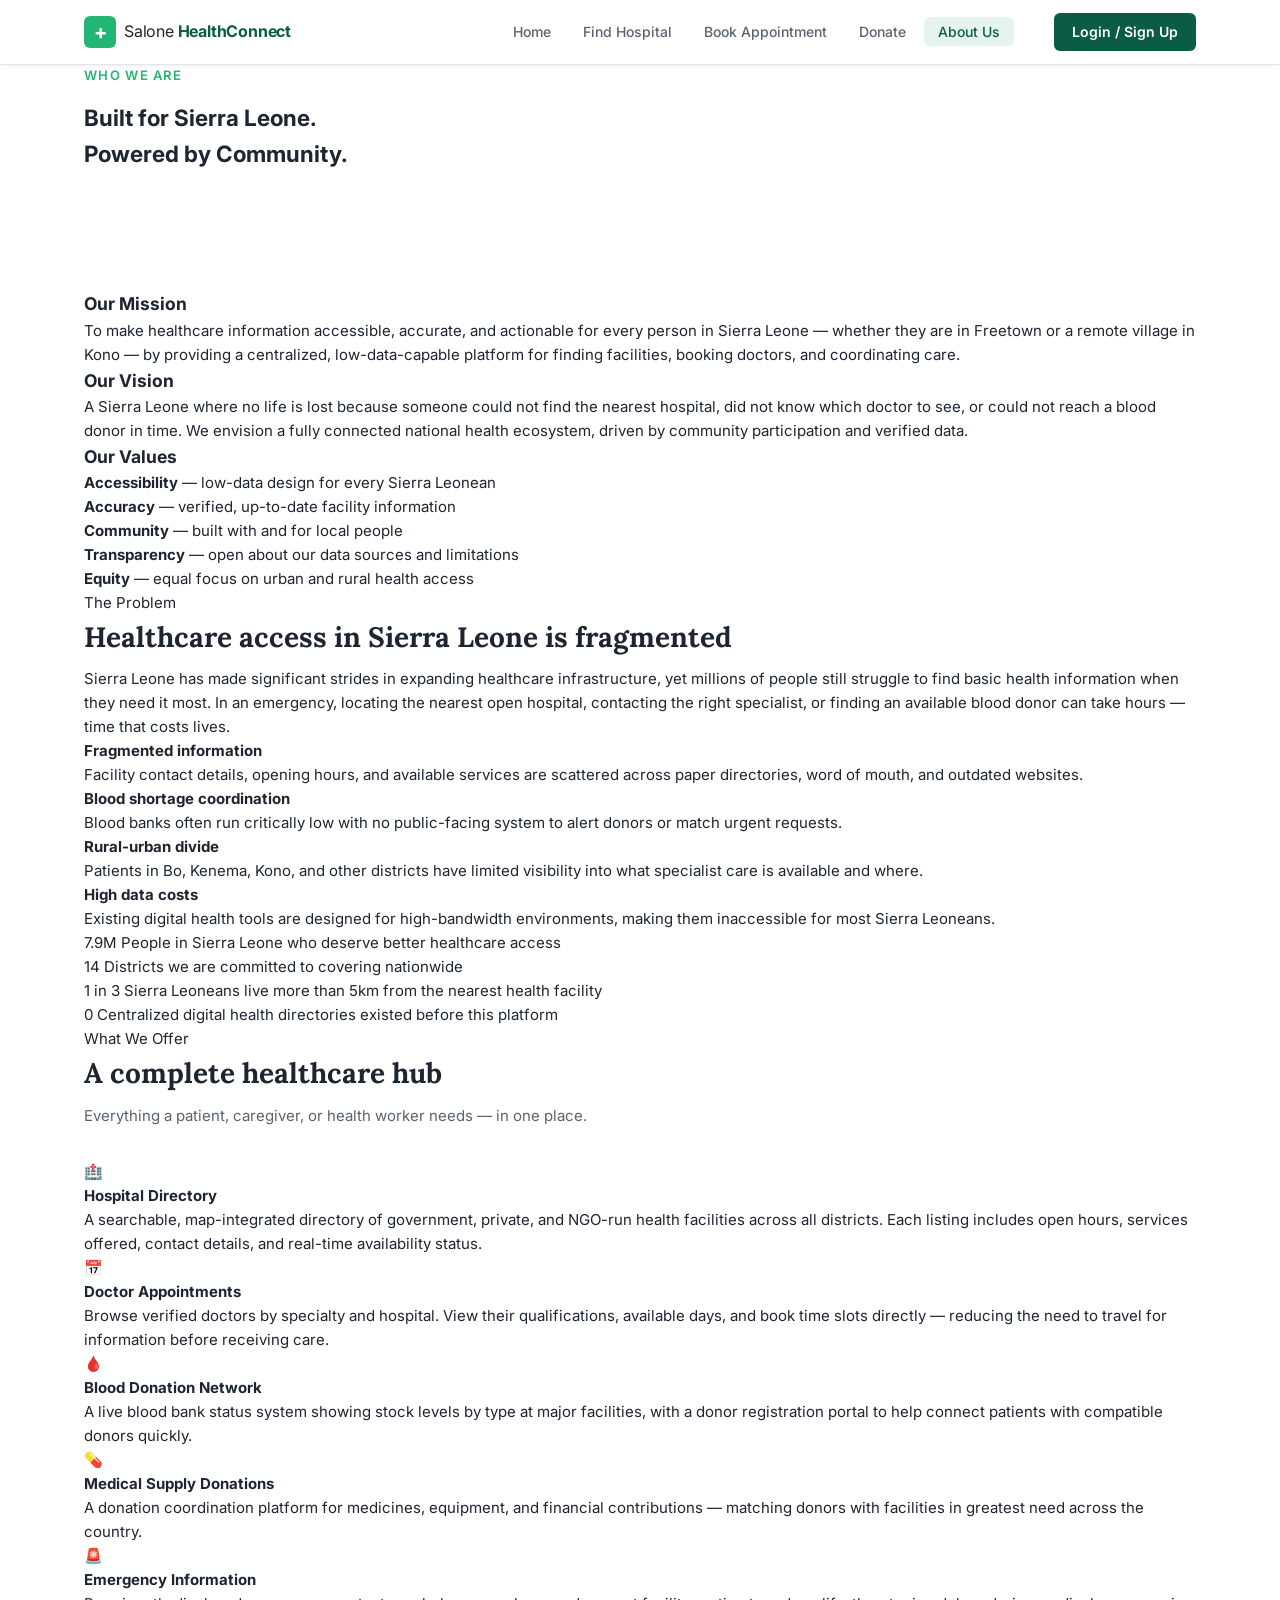
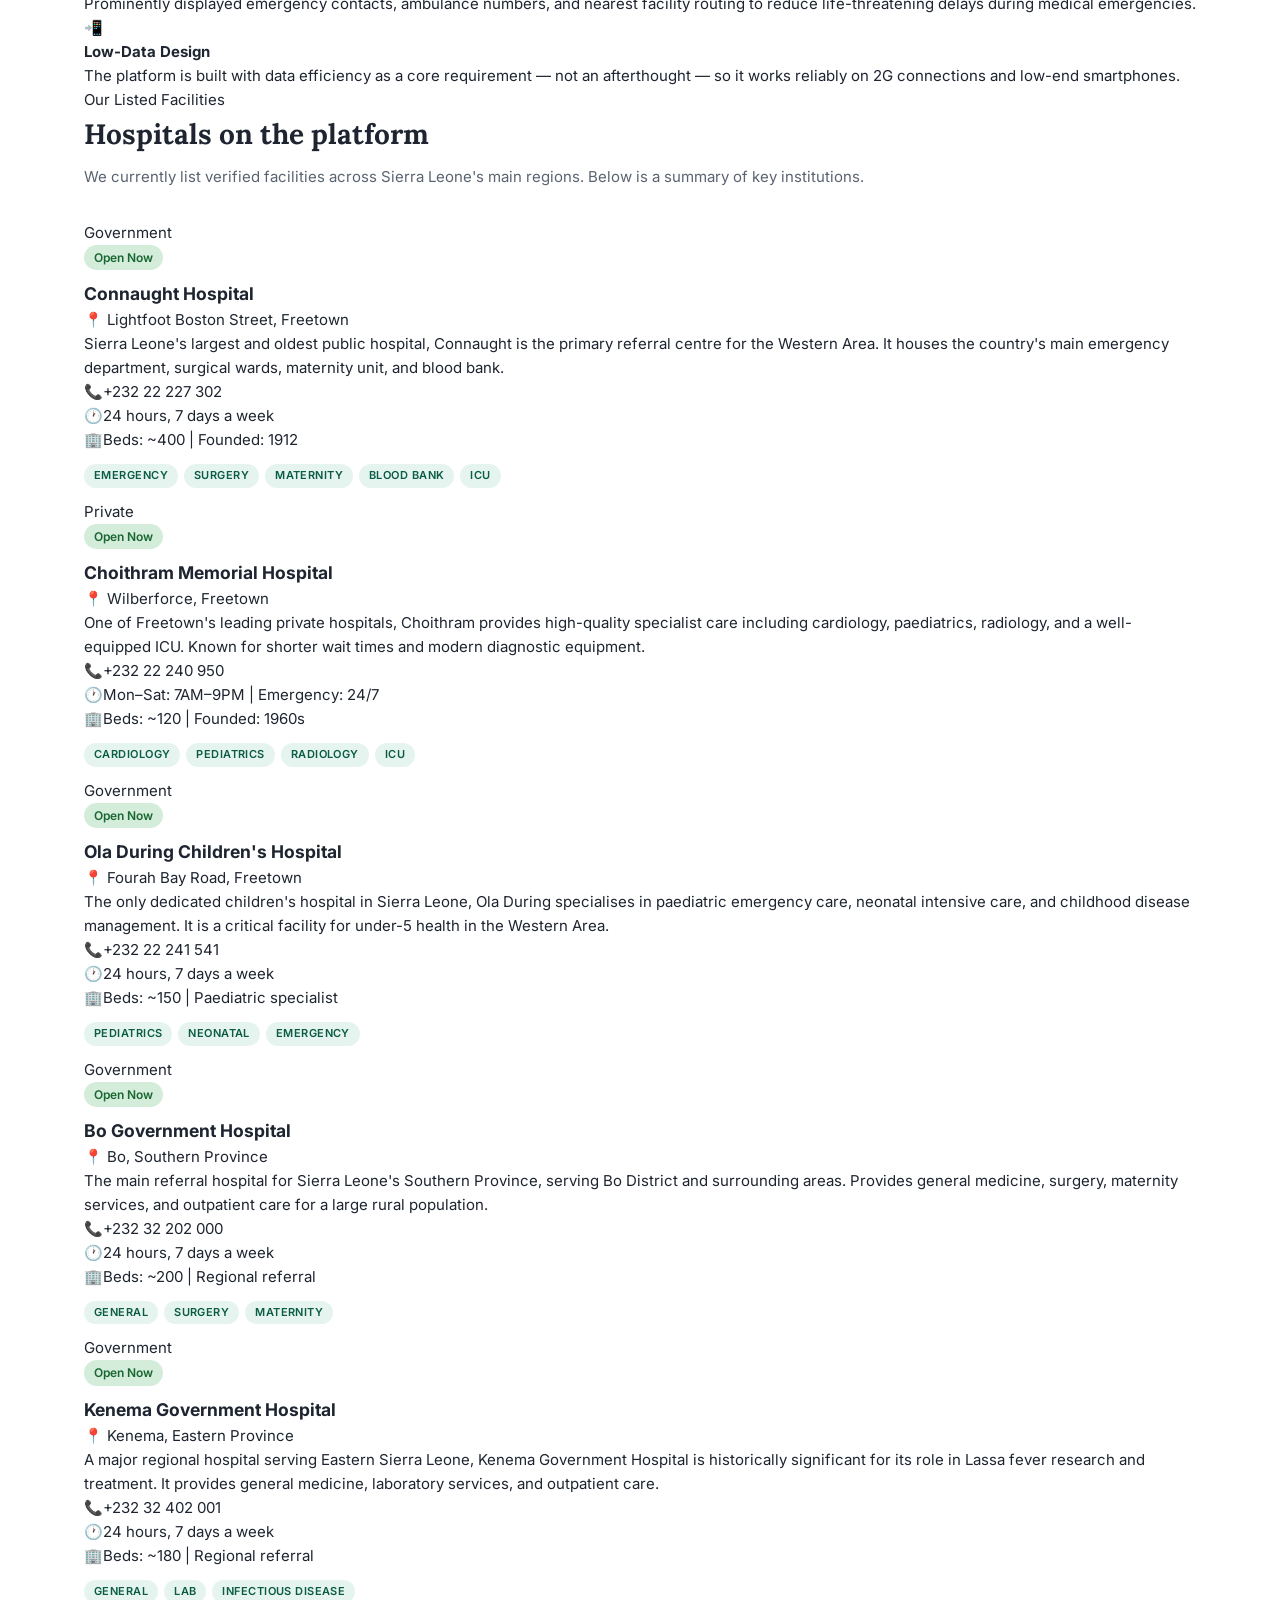
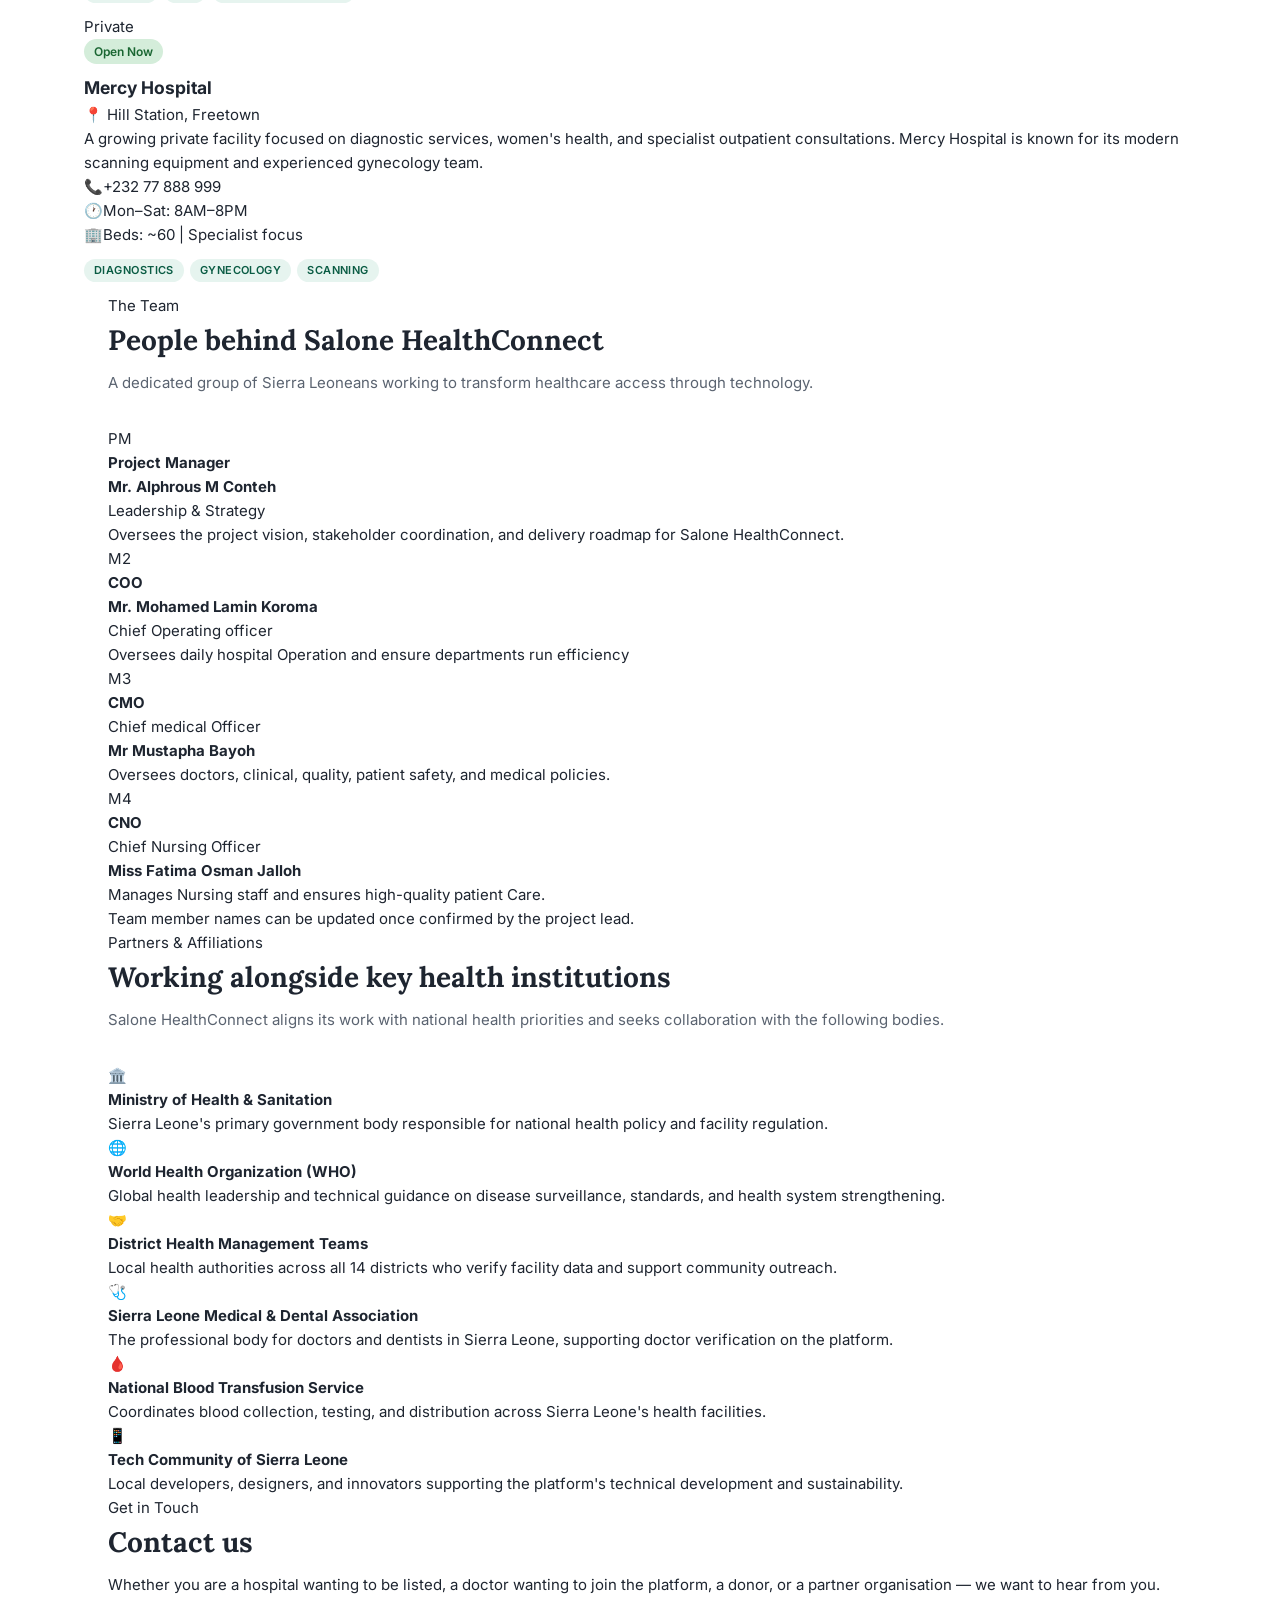
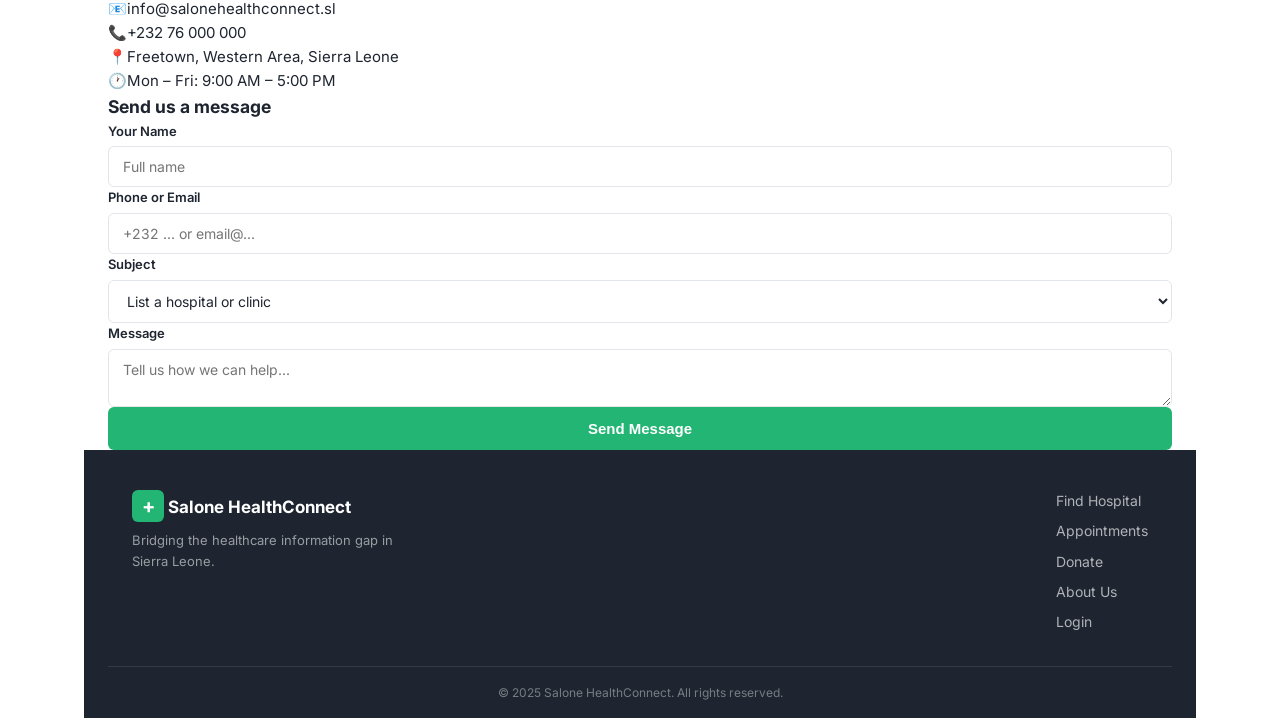
==== about_us.html @ ebe7e5dc "Add files via upload" ====
<!DOCTYPE html>
<html lang="en">
<head>
  <meta charset="UTF-8"/>
  <meta name="viewport" content="width=device-width, initial-scale=1.0"/>
  <title>About Us – Salone HealthConnect</title>
  <link rel="stylesheet" href="style.css"/>
  <link href="https://fonts.googleapis.com/css2?family=Inter:wght@400;500;600;700&family=Lora:wght@600;700&display=swap" rel="stylesheet"/>
</head>
<body>

  <nav class="navbar">
    <div class="nav-inner">
      <a href="index.html" class="brand">
        <span class="brand-cross">+</span>
        <span class="brand-name">Salone <strong>HealthConnect</strong></span>
      </a>
      <ul class="nav-links">
        <li><a href="index.html">Home</a></li>
        <li><a href="hospitals.html">Find Hospital</a></li>
        <li><a href="appointments.html">Book Appointment</a></li>
        <li><a href="donate.html">Donate</a></li>
        <li><a href="about.html" class="active">About Us</a></li>
      </ul>
      <a href="login.html" class="btn-nav">Login / Sign Up</a>
      <button class="hamburger" id="hamburger">&#9776;</button>
    </div>
    <div class="mobile-menu" id="mobileMenu">
      <a href="index.html">Home</a>
      <a href="hospitals.html">Find Hospital</a>
      <a href="appointments.html">Book Appointment</a>
      <a href="donate.html">Donate</a>
      <a href="about.html">About Us</a>
    </div>
  </nav>

  <!-- PAGE HERO -->
  <section class="about-hero">
    <div class="container">
      <p class="hero-eyebrow">Who We Are</p>
      <h1>Built for Sierra Leone.<br/>Powered by Community.</h1>
      <p class="hero-sub">Salone HealthConnect is a digital healthcare directory and advisory platform dedicated to bridging the gap between patients and medical services across all 14 districts of Sierra Leone.</p>
    </div>
  </section>

  <!-- MISSION & VISION -->
  <section class="about-mv">
    <div class="container">
      <div class="mv-grid">
        <div class="mv-card mission">
          <div class="mv-icon"></div>
          <h3>Our Mission</h3>
          <p>To make healthcare information accessible, accurate, and actionable for every person in Sierra Leone — whether they are in Freetown or a remote village in Kono — by providing a centralized, low-data-capable platform for finding facilities, booking doctors, and coordinating care.</p>
        </div>
        <div class="mv-card vision">
          <div class="mv-icon"></div>
          <h3>Our Vision</h3>
          <p>A Sierra Leone where no life is lost because someone could not find the nearest hospital, did not know which doctor to see, or could not reach a blood donor in time. We envision a fully connected national health ecosystem, driven by community participation and verified data.</p>
        </div>
        <div class="mv-card values">
          <div class="mv-icon"></div>
          <h3>Our Values</h3>
          <ul class="values-list">
            <li><strong>Accessibility</strong> — low-data design for every Sierra Leonean</li>
            <li><strong>Accuracy</strong> — verified, up-to-date facility information</li>
            <li><strong>Community</strong> — built with and for local people</li>
            <li><strong>Transparency</strong> — open about our data sources and limitations</li>
            <li><strong>Equity</strong> — equal focus on urban and rural health access</li>
          </ul>
        </div>
      </div>
    </div>
  </section>

  <!-- THE PROBLEM WE SOLVE -->
  <section class="about-problem">
    <div class="container">
      <div class="problem-inner">
        <div class="problem-text">
          <p class="section-eyebrow">The Problem</p>
          <h2 class="section-title">Healthcare access in Sierra Leone is fragmented</h2>
          <p>Sierra Leone has made significant strides in expanding healthcare infrastructure, yet millions of people still struggle to find basic health information when they need it most. In an emergency, locating the nearest open hospital, contacting the right specialist, or finding an available blood donor can take hours — time that costs lives.</p>
          <ul class="problem-list">
            <li>
              <span class="prob-icon"></span>
              <div>
                <strong>Fragmented information</strong>
                <p>Facility contact details, opening hours, and available services are scattered across paper directories, word of mouth, and outdated websites.</p>
              </div>
            </li>
            <li>
              <span class="prob-icon"></span>
              <div>
                <strong>Blood shortage coordination</strong>
                <p>Blood banks often run critically low with no public-facing system to alert donors or match urgent requests.</p>
              </div>
            </li>
            <li>
              <span class="prob-icon"></span>
              <div>
                <strong>Rural-urban divide</strong>
                <p>Patients in Bo, Kenema, Kono, and other districts have limited visibility into what specialist care is available and where.</p>
              </div>
            </li>
            <li>
              <span class="prob-icon"></span>
              <div>
                <strong>High data costs</strong>
                <p>Existing digital health tools are designed for high-bandwidth environments, making them inaccessible for most Sierra Leoneans.</p>
              </div>
            </li>
          </ul>
        </div>
        <div class="problem-visual">
          <div class="impact-stat-card">
            <span class="impact-num">7.9M</span>
            <span class="impact-label">People in Sierra Leone who deserve better healthcare access</span>
          </div>
          <div class="impact-stat-card">
            <span class="impact-num">14</span>
            <span class="impact-label">Districts we are committed to covering nationwide</span>
          </div>
          <div class="impact-stat-card">
            <span class="impact-num">1 in 3</span>
            <span class="impact-label">Sierra Leoneans live more than 5km from the nearest health facility</span>
          </div>
          <div class="impact-stat-card highlight">
            <span class="impact-num">0</span>
            <span class="impact-label">Centralized digital health directories existed before this platform</span>
          </div>
        </div>
      </div>
    </div>
  </section>

  <!-- WHAT WE OFFER -->
  <section class="about-offer">
    <div class="container">
      <p class="section-eyebrow">What We Offer</p>
      <h2 class="section-title">A complete healthcare hub</h2>
      <p class="section-sub">Everything a patient, caregiver, or health worker needs — in one place.</p>
      <div class="offer-grid">
        <div class="offer-item">
          <div class="offer-icon">🏥</div>
          <h4>Hospital Directory</h4>
          <p>A searchable, map-integrated directory of government, private, and NGO-run health facilities across all districts. Each listing includes open hours, services offered, contact details, and real-time availability status.</p>
        </div>
        <div class="offer-item">
          <div class="offer-icon">📅</div>
          <h4>Doctor Appointments</h4>
          <p>Browse verified doctors by specialty and hospital. View their qualifications, available days, and book time slots directly — reducing the need to travel for information before receiving care.</p>
        </div>
        <div class="offer-item">
          <div class="offer-icon">🩸</div>
          <h4>Blood Donation Network</h4>
          <p>A live blood bank status system showing stock levels by type at major facilities, with a donor registration portal to help connect patients with compatible donors quickly.</p>
        </div>
        <div class="offer-item">
          <div class="offer-icon">💊</div>
          <h4>Medical Supply Donations</h4>
          <p>A donation coordination platform for medicines, equipment, and financial contributions — matching donors with facilities in greatest need across the country.</p>
        </div>
        <div class="offer-item">
          <div class="offer-icon">🚨</div>
          <h4>Emergency Information</h4>
          <p>Prominently displayed emergency contacts, ambulance numbers, and nearest facility routing to reduce life-threatening delays during medical emergencies.</p>
        </div>
        <div class="offer-item">
          <div class="offer-icon">📲</div>
          <h4>Low-Data Design</h4>
          <p>The platform is built with data efficiency as a core requirement — not an afterthought — so it works reliably on 2G connections and low-end smartphones.</p>
        </div>
      </div>
    </div>
  </section>

  <!-- ABOUT THE HOSPITALS -->
  <section class="about-hospitals-section">
    <div class="container">
      <p class="section-eyebrow">Our Listed Facilities</p>
      <h2 class="section-title">Hospitals on the platform</h2>
      <p class="section-sub">We currently list verified facilities across Sierra Leone's main regions. Below is a summary of key institutions.</p>

      <div class="hosp-about-grid">

        <div class="hosp-about-card">
          <div class="hosp-about-header">
            <div class="hosp-about-badge gov">Government</div>
            <div class="hospital-status open">Open Now</div>
          </div>
          <h3>Connaught Hospital</h3>
          <p class="hosp-about-location">📍 Lightfoot Boston Street, Freetown</p>
          <p class="hosp-about-desc">Sierra Leone's largest and oldest public hospital, Connaught is the primary referral centre for the Western Area. It houses the country's main emergency department, surgical wards, maternity unit, and blood bank.</p>
          <div class="hosp-detail-row">
            <span>📞</span><span>+232 22 227 302</span>
          </div>
          <div class="hosp-detail-row">
            <span>🕐</span><span>24 hours, 7 days a week</span>
          </div>
          <div class="hosp-detail-row">
            <span>🏢</span><span>Beds: ~400 | Founded: 1912</span>
          </div>
          <div class="hospital-tags" style="margin-top:12px;">
            <span class="tag">Emergency</span>
            <span class="tag">Surgery</span>
            <span class="tag">Maternity</span>
            <span class="tag">Blood Bank</span>
            <span class="tag">ICU</span>
          </div>
        </div>

        <div class="hosp-about-card">
          <div class="hosp-about-header">
            <div class="hosp-about-badge private">Private</div>
            <div class="hospital-status open">Open Now</div>
          </div>
          <h3>Choithram Memorial Hospital</h3>
          <p class="hosp-about-location">📍 Wilberforce, Freetown</p>
          <p class="hosp-about-desc">One of Freetown's leading private hospitals, Choithram provides high-quality specialist care including cardiology, paediatrics, radiology, and a well-equipped ICU. Known for shorter wait times and modern diagnostic equipment.</p>
          <div class="hosp-detail-row">
            <span>📞</span><span>+232 22 240 950</span>
          </div>
          <div class="hosp-detail-row">
            <span>🕐</span><span>Mon–Sat: 7AM–9PM | Emergency: 24/7</span>
          </div>
          <div class="hosp-detail-row">
            <span>🏢</span><span>Beds: ~120 | Founded: 1960s</span>
          </div>
          <div class="hospital-tags" style="margin-top:12px;">
            <span class="tag">Cardiology</span>
            <span class="tag">Pediatrics</span>
            <span class="tag">Radiology</span>
            <span class="tag">ICU</span>
          </div>
        </div>

        <div class="hosp-about-card">
          <div class="hosp-about-header">
            <div class="hosp-about-badge gov">Government</div>
            <div class="hospital-status open">Open Now</div>
          </div>
          <h3>Ola During Children's Hospital</h3>
          <p class="hosp-about-location">📍 Fourah Bay Road, Freetown</p>
          <p class="hosp-about-desc">The only dedicated children's hospital in Sierra Leone, Ola During specialises in paediatric emergency care, neonatal intensive care, and childhood disease management. It is a critical facility for under-5 health in the Western Area.</p>
          <div class="hosp-detail-row">
            <span>📞</span><span>+232 22 241 541</span>
          </div>
          <div class="hosp-detail-row">
            <span>🕐</span><span>24 hours, 7 days a week</span>
          </div>
          <div class="hosp-detail-row">
            <span>🏢</span><span>Beds: ~150 | Paediatric specialist</span>
          </div>
          <div class="hospital-tags" style="margin-top:12px;">
            <span class="tag">Pediatrics</span>
            <span class="tag">Neonatal</span>
            <span class="tag">Emergency</span>
          </div>
        </div>

        <div class="hosp-about-card">
          <div class="hosp-about-header">
            <div class="hosp-about-badge gov">Government</div>
            <div class="hospital-status open">Open Now</div>
          </div>
          <h3>Bo Government Hospital</h3>
          <p class="hosp-about-location">📍 Bo, Southern Province</p>
          <p class="hosp-about-desc">The main referral hospital for Sierra Leone's Southern Province, serving Bo District and surrounding areas. Provides general medicine, surgery, maternity services, and outpatient care for a large rural population.</p>
          <div class="hosp-detail-row">
            <span>📞</span><span>+232 32 202 000</span>
          </div>
          <div class="hosp-detail-row">
            <span>🕐</span><span>24 hours, 7 days a week</span>
          </div>
          <div class="hosp-detail-row">
            <span>🏢</span><span>Beds: ~200 | Regional referral</span>
          </div>
          <div class="hospital-tags" style="margin-top:12px;">
            <span class="tag">General</span>
            <span class="tag">Surgery</span>
            <span class="tag">Maternity</span>
          </div>
        </div>

        <div class="hosp-about-card">
          <div class="hosp-about-header">
            <div class="hosp-about-badge gov">Government</div>
            <div class="hospital-status open">Open Now</div>
          </div>
          <h3>Kenema Government Hospital</h3>
          <p class="hosp-about-location">📍 Kenema, Eastern Province</p>
          <p class="hosp-about-desc">A major regional hospital serving Eastern Sierra Leone, Kenema Government Hospital is historically significant for its role in Lassa fever research and treatment. It provides general medicine, laboratory services, and outpatient care.</p>
          <div class="hosp-detail-row">
            <span>📞</span><span>+232 32 402 001</span>
          </div>
          <div class="hosp-detail-row">
            <span>🕐</span><span>24 hours, 7 days a week</span>
          </div>
          <div class="hosp-detail-row">
            <span>🏢</span><span>Beds: ~180 | Regional referral</span>
          </div>
          <div class="hospital-tags" style="margin-top:12px;">
            <span class="tag">General</span>
            <span class="tag">Lab</span>
            <span class="tag">Infectious Disease</span>
          </div>
        </div>

        <div class="hosp-about-card">
          <div class="hosp-about-header">
            <div class="hosp-about-badge private">Private</div>
            <div class="hospital-status open">Open Now</div>
          </div>
          <h3>Mercy Hospital</h3>
          <p class="hosp-about-location">📍 Hill Station, Freetown</p>
          <p class="hosp-about-desc">A growing private facility focused on diagnostic services, women's health, and specialist outpatient consultations. Mercy Hospital is known for its modern scanning equipment and experienced gynecology team.</p>
          <div class="hosp-detail-row">
            <span>📞</span><span>+232 77 888 999</span>
          </div>
          <div class="hosp-detail-row">
            <span>🕐</span><span>Mon–Sat: 8AM–8PM</span>
          </div>
          <div class="hosp-detail-row">
            <span>🏢</span><span>Beds: ~60 | Specialist focus</span>
          </div>
          <div class="hospital-tags" style="margin-top:12px;">
            <span class="tag">Diagnostics</span>
            <span class="tag">Gynecology</span>
            <span class="tag">Scanning</span>
          </div>
        </div>

      </div>

      

  <!-- TEAM -->
  <section class="about-team">
    <div class="container">
      <p class="section-eyebrow">The Team</p>
      <h2 class="section-title">People behind Salone HealthConnect</h2>
      <p class="section-sub">A dedicated group of Sierra Leoneans working to transform healthcare access through technology.</p>
      <div class="team-grid">
        <div class="team-card">
          <div class="team-avatar">PM</div>
          <h4>Project Manager</h4>
          <h4>Mr. Alphrous M Conteh</h4>
          <p class="team-role">Leadership & Strategy</p>
          <p class="team-desc">Oversees the project vision, stakeholder coordination, and delivery roadmap for Salone HealthConnect.</p>
        </div>
        <div class="team-card">
          <div class="team-avatar">M2</div>
          <h4>COO</h4>
          <h4>Mr. Mohamed Lamin Koroma</h4>
          <p class="team-role">Chief Operating officer</p>
          <p class="team-desc">Oversees daily hospital Operation and ensure departments run efficiency</p>
        </div>
        <div class="team-card">
          <div class="team-avatar">M3</div>
          <h4>CMO</h4>
          <p class="team-role">Chief medical Officer</p>
          <h4>Mr Mustapha Bayoh</h4>
          <p class="team-desc">Oversees doctors, clinical, quality, patient safety, and medical policies.</p>
        </div>
        <div class="team-card">
          <div class="team-avatar">M4</div>
          <h4>CNO</h4>
          <p class="team-role">Chief Nursing Officer</p>
          <h4>Miss Fatima Osman Jalloh</h4>
          <p class="team-desc">Manages Nursing staff and ensures high-quality patient Care.</p>
        </div>
      </div>
      <p class="team-note">Team member names can be updated once confirmed by the project lead.</p>
    </div>
  </section>

  <!-- PARTNERS & AFFILIATIONS -->
  <section class="about-partners">
    <div class="container">
      <p class="section-eyebrow">Partners & Affiliations</p>
      <h2 class="section-title">Working alongside key health institutions</h2>
      <p class="section-sub">Salone HealthConnect aligns its work with national health priorities and seeks collaboration with the following bodies.</p>
      <div class="partners-grid">
        <div class="partner-card">
          <div class="partner-icon">🏛️</div>
          <h4>Ministry of Health & Sanitation</h4>
          <p>Sierra Leone's primary government body responsible for national health policy and facility regulation.</p>
        </div>
        <div class="partner-card">
          <div class="partner-icon">🌐</div>
          <h4>World Health Organization (WHO)</h4>
          <p>Global health leadership and technical guidance on disease surveillance, standards, and health system strengthening.</p>
        </div>
        <div class="partner-card">
          <div class="partner-icon">🤝</div>
          <h4>District Health Management Teams</h4>
          <p>Local health authorities across all 14 districts who verify facility data and support community outreach.</p>
        </div>
        <div class="partner-card">
          <div class="partner-icon">🩺</div>
          <h4>Sierra Leone Medical & Dental Association</h4>
          <p>The professional body for doctors and dentists in Sierra Leone, supporting doctor verification on the platform.</p>
        </div>
        <div class="partner-card">
          <div class="partner-icon">🩸</div>
          <h4>National Blood Transfusion Service</h4>
          <p>Coordinates blood collection, testing, and distribution across Sierra Leone's health facilities.</p>
        </div>
        <div class="partner-card">
          <div class="partner-icon">📱</div>
          <h4>Tech Community of Sierra Leone</h4>
          <p>Local developers, designers, and innovators supporting the platform's technical development and sustainability.</p>
        </div>
      </div>
    </div>
  </section>

  <!-- CONTACT -->
  <section class="about-contact">
    <div class="container">
      <div class="contact-inner">
        <div class="contact-text">
          <p class="section-eyebrow">Get in Touch</p>
          <h2 class="section-title">Contact us</h2>
          <p>Whether you are a hospital wanting to be listed, a doctor wanting to join the platform, a donor, or a partner organisation — we want to hear from you.</p>
          <div class="contact-details">
            <div class="contact-row">
              <span>📧</span><span>info@salonehealthconnect.sl</span>
            </div>
            <div class="contact-row">
              <span>📞</span><span>+232 76 000 000</span>
            </div>
            <div class="contact-row">
              <span>📍</span><span>Freetown, Western Area, Sierra Leone</span>
            </div>
            <div class="contact-row">
              <span>🕐</span><span>Mon – Fri: 9:00 AM – 5:00 PM</span>
            </div>
          </div>
        </div>
        <div class="contact-form-box">
          <h3>Send us a message</h3>
          <div class="contact-form">
            <div class="form-field">
              <label>Your Name</label>
              <input type="text" placeholder="Full name"/>
            </div>
            <div class="form-field">
              <label>Phone or Email</label>
              <input type="text" placeholder="+232 ... or email@..."/>
            </div>
            <div class="form-field">
              <label>Subject</label>
              <select>
                <option>List a hospital or clinic</option>
                <option>Join as a doctor</option>
                <option>Partnership enquiry</option>
                <option>Report incorrect information</option>
                <option>General enquiry</option>
              </select>
            </div>
            <div class="form-field">
              <label>Message</label>
              <textarea placeholder="Tell us how we can help..."></textarea>
            </div>
            <button class="btn-primary" style="width:100%; padding:13px;">Send Message</button>
          </div>
        </div>
      </div>
    </div>
  </section>

  <footer class="footer">
    <div class="container footer-inner">
      <div>
        <p class="brand-name-footer"><span class="brand-cross">+</span> Salone HealthConnect</p>
        <p class="footer-desc">Bridging the healthcare information gap in Sierra Leone.</p>
      </div>
      <div class="footer-links">
        <a href="hospitals.html">Find Hospital</a>
        <a href="appointments.html">Appointments</a>
        <a href="donate.html">Donate</a>
        <a href="about.html">About Us</a>
        <a href="login.html">Login</a>
      </div>
    </div>
    <div class="footer-bottom">
      <p>© 2025 Salone HealthConnect. All rights reserved.</p>
    </div>
  </footer>

  <script>
    document.getElementById('hamburger').addEventListener('click', function() {
      document.getElementById('mobileMenu').classList.toggle('open');
    });
  </script>
</body>
</html>
---- style.css ----
/* =============================================
   SALONE HEALTHCONNECT — MAIN STYLESHEET
   ============================================= */

/* --- Reset & Base --- */
*, *::before, *::after {
  box-sizing: border-box;
  margin: 0;
  padding: 0;
}

:root {
  --green-dark:   #0A5C44;
  --green-mid:    #1A8C6A;
  --green-light:  #E6F4EF;
  --green-accent: #22B573;
  --red-emergency:#C0392B;
  --red-light:    #FDECEA;
  --white:        #FFFFFF;
  --off-white:    #F8FAFB;
  --gray-100:     #F1F3F5;
  --gray-200:     #E2E6EA;
  --gray-400:     #9AA3AF;
  --gray-600:     #5A6370;
  --gray-800:     #1E2530;
  --text-main:    #1E2530;
  --text-muted:   #5A6370;
  --border:       #E2E6EA;
  --radius-sm:    6px;
  --radius-md:    12px;
  --radius-lg:    20px;
  --shadow-sm:    0 1px 4px rgba(0,0,0,0.07);
  --shadow-md:    0 4px 16px rgba(0,0,0,0.10);
  --shadow-lg:    0 8px 32px rgba(0,0,0,0.13);
  --font-body:    'Inter', sans-serif;
  --font-display: 'Lora', serif;
}

html { scroll-behavior: smooth; }

body {
  font-family: var(--font-body);
  color: var(--text-main);
  background: var(--white);
  line-height: 1.6;
  font-size: 15px;
}

a { text-decoration: none; color: inherit; }
ul { list-style: none; }
img { max-width: 100%; display: block; }

.container {
  max-width: 1160px;
  margin: 0 auto;
  padding: 0 24px;
}

/* =============================================
   NAVBAR
   ============================================= */
.navbar {
  position: sticky;
  top: 0;
  z-index: 100;
  background: var(--white);
  border-bottom: 1px solid var(--border);
  box-shadow: var(--shadow-sm);
}

.nav-inner {
  max-width: 1160px;
  margin: 0 auto;
  padding: 0 24px;
  height: 64px;
  display: flex;
  align-items: center;
  gap: 32px;
}

.brand {
  display: flex;
  align-items: center;
  gap: 8px;
  flex-shrink: 0;
}

.brand-cross {
  display: inline-flex;
  align-items: center;
  justify-content: center;
  width: 32px;
  height: 32px;
  background: var(--green-accent);
  color: var(--white);
  border-radius: var(--radius-sm);
  font-size: 20px;
  font-weight: 700;
  line-height: 1;
}

.brand-name {
  font-size: 16px;
  color: var(--text-main);
  letter-spacing: -0.2px;
}

.brand-name strong {
  color: var(--green-dark);
}

.nav-links {
  display: flex;
  gap: 4px;
  margin-left: auto;
}

.nav-links a {
  padding: 6px 14px;
  border-radius: var(--radius-sm);
  font-size: 14px;
  font-weight: 500;
  color: var(--text-muted);
  transition: background 0.18s, color 0.18s;
}

.nav-links a:hover,
.nav-links a.active {
  background: var(--green-light);
  color: var(--green-dark);
}

.btn-nav {
  margin-left: 8px;
  padding: 8px 18px;
  background: var(--green-dark);
  color: var(--white);
  border-radius: var(--radius-sm);
  font-size: 14px;
  font-weight: 600;
  white-space: nowrap;
  transition: background 0.18s;
}

.btn-nav:hover {
  background: var(--green-mid);
}

.hamburger {
  display: none;
  background: none;
  border: none;
  font-size: 22px;
  color: var(--text-main);
  cursor: pointer;
  margin-left: auto;
}

.mobile-menu {
  display: none;
  flex-direction: column;
  background: var(--white);
  border-top: 1px solid var(--border);
  padding: 12px 24px 16px;
  gap: 4px;
}

.mobile-menu.open {
  display: flex;
}

.mobile-menu a {
  padding: 10px 12px;
  border-radius: var(--radius-sm);
  font-size: 15px;
  font-weight: 500;
  color: var(--text-main);
  transition: background 0.15s;
}

.mobile-menu a:hover {
  background: var(--green-light);
  color: var(--green-dark);
}

/* =============================================
   BUTTONS
   ============================================= */
.btn-primary {
  display: inline-block;
  padding: 12px 24px;
  background: var(--green-accent);
  color: var(--white);
  border-radius: var(--radius-sm);
  font-size: 15px;
  font-weight: 600;
  border: none;
  cursor: pointer;
  transition: background 0.18s, transform 0.12s;
}

.btn-primary:hover {
  background: var(--green-mid);
  transform: translateY(-1px);
}

.btn-outline {
  display: inline-block;
  padding: 12px 24px;
  background: transparent;
  color: var(--white);
  border: 2px solid rgba(255,255,255,0.7);
  border-radius: var(--radius-sm);
  font-size: 15px;
  font-weight: 600;
  cursor: pointer;
  transition: background 0.18s, border-color 0.18s;
}

.btn-outline:hover {
  background: rgba(255,255,255,0.12);
  border-color: var(--white);
}

.btn-small {
  display: inline-block;
  padding: 7px 16px;
  background: var(--green-light);
  color: var(--green-dark);
  border: none;
  border-radius: var(--radius-sm);
  font-size: 13px;
  font-weight: 600;
  cursor: pointer;
  transition: background 0.15s;
}

.btn-small:hover {
  background: var(--green-accent);
  color: var(--white);
}

.btn-emergency {
  display: inline-block;
  padding: 10px 22px;
  background: var(--red-emergency);
  color: var(--white);
  border-radius: var(--radius-sm);
  font-weight: 700;
  font-size: 15px;
  transition: background 0.15s;
}

.btn-emergency:hover { background: #a93226; }

.btn-emergency-outline {
  display: inline-block;
  padding: 10px 22px;
  background: transparent;
  color: var(--red-emergency);
  border: 2px solid var(--red-emergency);
  border-radius: var(--radius-sm);
  font-weight: 700;
  font-size: 15px;
  transition: background 0.15s, color 0.15s;
}

.btn-emergency-outline:hover {
  background: var(--red-emergency);
  color: var(--white);
}

/* =============================================
   SECTION COMMON
   ============================================= */
.section-title {
  font-family: var(--font-display);
  font-size: 28px;
  font-weight: 700;
  color: var(--text-main);
  margin-bottom: 8px;
}

.section-sub {
  color: var(--text-muted);
  margin-bottom: 32px;
  font-size: 15px;
}

.center-link {
  text-align: center;
  margin-top: 36px;
}

/* =============================================
   HERO
   ============================================= */
.hero {
  background: linear-gradient(135deg, var(--green-dark) 0%, var(--green-mid) 100%);
  color: var(--white);
  padding: 80px 24px 60px;
}

.hero-content {
  max-width: 1160px;
  margin: 0 auto 48px;
}

.hero-eyebrow {
  font-size: 13px;
  font-weight: 600;
  text-transform: uppercase;
  letter-spacing: 0.1em;
  color: var(--green-accent);
  margin-bottom: 14px;
}

.hero-content h1 {
  font-family: var(--font-display);
  font-size: clamp(36px, 6vw, 60px);
  font-weight: 700;
  line-height: 1.1;
  margin-bottom: 20px;
}

.hero-sub {
  font-size: 17px;
  color: rgba(255,255,255,0.85);
  max-width: 520px;
  margin-bottom: 32px;
  line-height: 1.7;
}

.hero-actions {
  display: flex;
  gap: 12px;
  flex-wrap: wrap;
}

.hero-stats {
  max-width: 1160px;
  margin: 0 auto;
  display: flex;
  gap: 16px;
  flex-wrap: wrap;
}

.stat-card {
  background: rgba(255,255,255,0.12);
  border: 1px solid rgba(255,255,255,0.2);
  border-radius: var(--radius-md);
  padding: 20px 28px;
  display: flex;
  flex-direction: column;
  gap: 4px;
  min-width: 140px;
}

.stat-num {
  font-size: 32px;
  font-weight: 700;
  font-family: var(--font-display);
  color: var(--white);
  line-height: 1;
}

.stat-label {
  font-size: 13px;
  color: rgba(255,255,255,0.7);
  font-weight: 500;
}

/* =============================================
   QUICK ACCESS
   ============================================= */
.quick-access {
  background: var(--off-white);
  padding: 64px 24px;
}

.qa-grid {
  display: grid;
  grid-template-columns: repeat(auto-fit, minmax(220px, 1fr));
  gap: 20px;
  margin-top: 32px;
}

.qa-card {
  background: var(--white);
  border: 1px solid var(--border);
  border-radius: var(--radius-md);
  padding: 28px 24px;
  text-align: center;
  transition: box-shadow 0.2s, transform 0.2s, border-color 0.2s;
  display: block;
}

.qa-card:hover {
  box-shadow: var(--shadow-md);
  transform: translateY(-3px);
  border-color: var(--green-accent);
}

.qa-icon {
  font-size: 36px;
  margin-bottom: 14px;
}

.qa-card h3 {
  font-size: 16px;
  font-weight: 700;
  color: var(--text-main);
  margin-bottom: 8px;
}

.qa-card p {
  font-size: 13px;
  color: var(--text-muted);
  line-height: 1.5;
}

/* =============================================
   EMERGENCY BANNER
   ============================================= */
.emergency-banner {
  background: var(--red-light);
  border-top: 3px solid var(--red-emergency);
  border-bottom: 3px solid var(--red-emergency);
  padding: 28px 24px;
}

.emergency-inner {
  display: flex;
  align-items: center;
  gap: 20px;
  flex-wrap: wrap;
}

.emergency-icon {
  font-size: 36px;
  flex-shrink: 0;
}

.emergency-inner h3 {
  font-size: 18px;
  font-weight: 700;
  color: var(--red-emergency);
}

.emergency-inner p {
  font-size: 14px;
  color: var(--text-muted);
}

.emergency-numbers {
  display: flex;
  gap: 10px;
  flex-wrap: wrap;
  margin-left: auto;
}

/* =============================================
   FEATURED HOSPITALS (home)
   ============================================= */
.featured-hospitals {
  padding: 64px 24px;
  background: var(--white);
}

.hospital-grid {
  display: grid;
  grid-template-columns: repeat(auto-fit, minmax(280px, 1fr));
  gap: 20px;
  margin-top: 8px;
}

.hospital-card {
  background: var(--white);
  border: 1px solid var(--border);
  border-radius: var(--radius-md);
  padding: 24px;
  box-shadow: var(--shadow-sm);
  transition: box-shadow 0.2s, transform 0.2s;
  position: relative;
}

.hospital-card:hover {
  box-shadow: var(--shadow-md);
  transform: translateY(-2px);
}

.hospital-status {
  display: inline-block;
  padding: 3px 10px;
  border-radius: 20px;
  font-size: 12px;
  font-weight: 600;
  margin-bottom: 10px;
}

.hospital-status.open {
  background: #D4EDDA;
  color: #1A6632;
}

.hospital-status.closed {
  background: #F8D7DA;
  color: #721C24;
}

.hospital-card h3 {
  font-size: 17px;
  font-weight: 700;
  color: var(--text-main);
  margin-bottom: 4px;
}

.hospital-type {
  font-size: 13px;
  color: var(--text-muted);
  margin-bottom: 10px;
}

.hospital-address,
.hospital-phone {
  font-size: 13px;
  color: var(--gray-600);
  margin-bottom: 6px;
}

.hospital-tags {
  display: flex;
  gap: 6px;
  flex-wrap: wrap;
  margin: 12px 0;
}

.tag {
  display: inline-block;
  padding: 3px 10px;
  background: var(--green-light);
  color: var(--green-dark);
  border-radius: 20px;
  font-size: 11px;
  font-weight: 600;
  text-transform: uppercase;
  letter-spacing: 0.04em;
}

/* =============================================
   PAGE HEADER (inner pages)
   ============================================= */
.page-header {
  background: linear-gradient(135deg, var(--green-dark) 0%, var(--green-mid) 100%);
  color: var(--white);
  padding: 48px 24px;
}

.page-header h1 {
  font-family: var(--font-display);
  font-size: 36px;
  font-weight: 700;
  margin-bottom: 8px;
}

.page-header p {
  font-size: 16px;
  color: rgba(255,255,255,0.8);
}

/* =============================================
   HOSPITAL SEARCH (hospitals.html)
   ============================================= */
.hospital-search-section {
  padding: 40px 24px 64px;
  background: var(--off-white);
}

.search-bar {
  display: flex;
  gap: 10px;
  flex-wrap: wrap;
  background: var(--white);
  border: 1px solid var(--border);
  border-radius: var(--radius-md);
  padding: 16px;
  box-shadow: var(--shadow-sm);
  margin-bottom: 28px;
}

.search-bar input,
.search-bar select {
  flex: 1;
  min-width: 160px;
  padding: 10px 14px;
  border: 1px solid var(--border);
  border-radius: var(--radius-sm);
  font-size: 14px;
  color: var(--text-main);
  background: var(--white);
  outline: none;
  transition: border-color 0.15s;
}

.search-bar input:focus,
.search-bar select:focus {
  border-color: var(--green-accent);
}

/* Map + List Layout */
.map-list-layout {
  display: grid;
  grid-template-columns: 360px 1fr;
  gap: 20px;
  align-items: start;
}

.hospital-list-panel {
  background: var(--white);
  border: 1px solid var(--border);
  border-radius: var(--radius-md);
  overflow-y: auto;
  max-height: 680px;
  padding: 16px;
  box-shadow: var(--shadow-sm);
}

.results-count {
  font-size: 13px;
  color: var(--text-muted);
  margin-bottom: 12px;
  padding-bottom: 10px;
  border-bottom: 1px solid var(--border);
}

.hosp-item {
  padding: 14px;
  border: 1px solid var(--border);
  border-radius: var(--radius-sm);
  margin-bottom: 10px;
  cursor: pointer;
  transition: border-color 0.15s, box-shadow 0.15s, background 0.15s;
}

.hosp-item:hover {
  border-color: var(--green-accent);
  box-shadow: 0 2px 8px rgba(34,181,115,0.12);
}

.hosp-item.active-item {
  border-color: var(--green-accent);
  background: var(--green-light);
}

.hosp-item-top {
  display: flex;
  align-items: center;
  justify-content: space-between;
  gap: 8px;
  margin-bottom: 4px;
}

.hosp-item h4 {
  font-size: 14px;
  font-weight: 700;
  color: var(--text-main);
}

.status-badge {
  display: inline-block;
  padding: 2px 9px;
  border-radius: 20px;
  font-size: 11px;
  font-weight: 600;
  flex-shrink: 0;
}

.status-badge.open  { background: #D4EDDA; color: #1A6632; }
.status-badge.closed { background: #F8D7DA; color: #721C24; }

.hosp-type  { font-size: 12px; color: var(--text-muted); margin-bottom: 4px; }
.hosp-addr  { font-size: 12px; color: var(--gray-600); margin-bottom: 3px; }
.hosp-phone { font-size: 12px; color: var(--gray-600); margin-bottom: 8px; }

.hosp-tags {
  display: flex;
  gap: 5px;
  flex-wrap: wrap;
  margin-bottom: 10px;
}

.map-btn { width: 100%; text-align: center; }

/* Google Map Panel */
.map-panel {
  border-radius: var(--radius-md);
  overflow: hidden;
  border: 1px solid var(--border);
  box-shadow: var(--shadow-sm);
  background: var(--white);
}

.map-label {
  padding: 12px 16px;
  font-size: 13px;
  font-weight: 600;
  color: var(--text-main);
  border-bottom: 1px solid var(--border);
  background: var(--gray-100);
}

.google-map-frame {
  width: 100%;
  height: 580px;
  border: none;
  display: block;
}

.map-note {
  padding: 10px 16px;
  font-size: 12px;
  color: var(--text-muted);
  background: #FFFBEA;
  border-top: 1px solid var(--border);
}

.map-note code {
  background: var(--gray-100);
  padding: 1px 5px;
  border-radius: 3px;
  font-size: 11px;
  color: #D35400;
}

/* =============================================
   APPOINTMENTS (appointments.html)
   ============================================= */
.appointments-section {
  padding: 40px 24px 64px;
  background: var(--off-white);
}

.appt-filters {
  display: flex;
  gap: 10px;
  flex-wrap: wrap;
  background: var(--white);
  border: 1px solid var(--border);
  border-radius: var(--radius-md);
  padding: 16px;
  margin-bottom: 32px;
  box-shadow: var(--shadow-sm);
}

.appt-filters select,
.appt-filters input[type="date"] {
  flex: 1;
  min-width: 160px;
  padding: 10px 14px;
  border: 1px solid var(--border);
  border-radius: var(--radius-sm);
  font-size: 14px;
  color: var(--text-main);
  background: var(--white);
  outline: none;
  transition: border-color 0.15s;
}

.appt-filters select:focus,
.appt-filters input[type="date"]:focus {
  border-color: var(--green-accent);
}

/* Doctor Cards */
.doctors-grid {
  display: grid;
  grid-template-columns: repeat(auto-fill, minmax(320px, 1fr));
  gap: 24px;
}

.doctor-card {
  background: var(--white);
  border: 1px solid var(--border);
  border-radius: var(--radius-md);
  padding: 24px;
  box-shadow: var(--shadow-sm);
  display: flex;
  gap: 18px;
  align-items: flex-start;
  transition: box-shadow 0.2s, transform 0.2s;
}

.doctor-card:hover {
  box-shadow: var(--shadow-md);
  transform: translateY(-2px);
}

.doctor-avatar {
  width: 56px;
  height: 56px;
  border-radius: 50%;
  background: var(--green-mid);
  color: var(--white);
  display: flex;
  align-items: center;
  justify-content: center;
  font-size: 18px;
  font-weight: 700;
  flex-shrink: 0;
}

.doctor-info { flex: 1; min-width: 0; }

.doctor-info h3 {
  font-size: 16px;
  font-weight: 700;
  color: var(--text-main);
  margin-bottom: 6px;
}

.specialty-badge {
  display: inline-block;
  padding: 3px 10px;
  background: var(--green-light);
  color: var(--green-dark);
  border-radius: 20px;
  font-size: 11px;
  font-weight: 700;
  text-transform: uppercase;
  letter-spacing: 0.04em;
  margin-bottom: 8px;
}

.specialty-cardio  { background: #EAF2FF; color: #1A4E8A; }
.specialty-peds    { background: #FFF4E5; color: #8A4A00; }
.specialty-surgery { background: #F9E5E5; color: #8A1A1A; }
.specialty-obgyn   { background: #F5E5F9; color: #6A1A8A; }
.specialty-dent    { background: #E5F9F6; color: #0D6E60; }

.doctor-hospital {
  font-size: 13px;
  color: var(--text-muted);
  margin-bottom: 8px;
}

.doctor-bio {
  font-size: 13px;
  color: var(--gray-600);
  line-height: 1.55;
  margin-bottom: 14px;
}

.doctor-schedule { margin-bottom: 14px; }

.schedule-title {
  font-size: 12px;
  color: var(--text-muted);
  margin-bottom: 8px;
}

.time-slots {
  display: flex;
  flex-wrap: wrap;
  gap: 6px;
}

.time-slot {
  padding: 5px 11px;
  border-radius: var(--radius-sm);
  font-size: 12px;
  font-weight: 500;
  cursor: pointer;
  border: 1px solid transparent;
  transition: all 0.15s;
}

.time-slot.available {
  background: var(--green-light);
  color: var(--green-dark);
  border-color: #B8DDD0;
}

.time-slot.available:hover,
.time-slot.selected {
  background: var(--green-accent);
  color: var(--white);
  border-color: var(--green-accent);
}

.time-slot.booked {
  background: var(--gray-100);
  color: var(--gray-400);
  cursor: not-allowed;
  text-decoration: line-through;
}

.btn-book {
  width: 100%;
  text-align: center;
  margin-top: 4px;
}

/* =============================================
   BOOKING MODAL
   ============================================= */
.modal-overlay {
  display: none;
  position: fixed;
  inset: 0;
  background: rgba(0,0,0,0.45);
  z-index: 200;
  align-items: center;
  justify-content: center;
  padding: 20px;
}

.modal-overlay.show {
  display: flex;
}

.modal {
  background: var(--white);
  border-radius: var(--radius-lg);
  padding: 36px 32px;
  max-width: 480px;
  width: 100%;
  box-shadow: var(--shadow-lg);
  position: relative;
}

.modal-close {
  position: absolute;
  top: 16px;
  right: 18px;
  background: none;
  border: none;
  font-size: 20px;
  color: var(--text-muted);
  cursor: pointer;
  line-height: 1;
}

.modal-close:hover { color: var(--text-main); }

.modal h2 {
  font-family: var(--font-display);
  font-size: 22px;
  font-weight: 700;
  margin-bottom: 6px;
}

.modal-sub {
  font-size: 14px;
  color: var(--text-muted);
  margin-bottom: 24px;
}

.modal-form {
  display: flex;
  flex-direction: column;
  gap: 12px;
}

.modal-form label {
  font-size: 13px;
  font-weight: 600;
  color: var(--text-main);
  margin-bottom: -6px;
}

.modal-form input,
.modal-form textarea {
  padding: 11px 14px;
  border: 1px solid var(--border);
  border-radius: var(--radius-sm);
  font-size: 14px;
  font-family: var(--font-body);
  color: var(--text-main);
  outline: none;
  transition: border-color 0.15s;
  background: var(--white);
}

.modal-form input:focus,
.modal-form textarea:focus {
  border-color: var(--green-accent);
}

.modal-form textarea {
  min-height: 80px;
  resize: vertical;
}

/* =============================================
   DONATE PAGE
   ============================================= */
.donate-section {
  padding: 56px 24px;
  background: var(--off-white);
}

.donate-intro {
  max-width: 640px;
  margin-bottom: 40px;
}

.donate-intro h2 {
  font-family: var(--font-display);
  font-size: 28px;
  font-weight: 700;
  margin-bottom: 10px;
}

.donate-intro p {
  font-size: 15px;
  color: var(--text-muted);
  line-height: 1.7;
}

.donate-tabs {
  display: flex;
  gap: 8px;
  flex-wrap: wrap;
  margin-bottom: 32px;
}

.tab-btn {
  padding: 10px 22px;
  background: var(--white);
  border: 1px solid var(--border);
  border-radius: var(--radius-sm);
  font-size: 14px;
  font-weight: 600;
  color: var(--text-muted);
  cursor: pointer;
  transition: all 0.15s;
}

.tab-btn.active,
.tab-btn:hover {
  background: var(--green-dark);
  color: var(--white);
  border-color: var(--green-dark);
}

.donate-grid {
  display: grid;
  grid-template-columns: repeat(auto-fill, minmax(280px, 1fr));
  gap: 20px;
}

.donate-card {
  background: var(--white);
  border: 1px solid var(--border);
  border-radius: var(--radius-md);
  padding: 28px 24px;
  box-shadow: var(--shadow-sm);
  transition: box-shadow 0.2s, transform 0.2s;
}

.donate-card:hover {
  box-shadow: var(--shadow-md);
  transform: translateY(-2px);
}

.donate-card-icon {
  font-size: 36px;
  margin-bottom: 14px;
}

.donate-card h3 {
  font-size: 17px;
  font-weight: 700;
  margin-bottom: 8px;
}

.donate-card p {
  font-size: 14px;
  color: var(--text-muted);
  line-height: 1.6;
  margin-bottom: 18px;
}

.urgency-badge {
  display: inline-block;
  padding: 3px 10px;
  background: #FFF4E5;
  color: #8A4A00;
  border-radius: 20px;
  font-size: 11px;
  font-weight: 700;
  text-transform: uppercase;
  letter-spacing: 0.05em;
  margin-bottom: 10px;
}

.urgency-badge.urgent {
  background: var(--red-light);
  color: var(--red-emergency);
}

/* Blood type selector */
.blood-types {
  display: flex;
  gap: 8px;
  flex-wrap: wrap;
  margin: 12px 0;
}

.blood-type-btn {
  padding: 6px 14px;
  border: 2px solid var(--border);
  border-radius: var(--radius-sm);
  background: var(--white);
  font-size: 14px;
  font-weight: 700;
  color: var(--text-muted);
  cursor: pointer;
  transition: all 0.15s;
}

.blood-type-btn:hover,
.blood-type-btn.active {
  border-color: var(--red-emergency);
  color: var(--red-emergency);
  background: var(--red-light);
}

/* Donation Form */
.donate-form-section {
  background: var(--white);
  padding: 56px 24px;
}

.donate-form-wrap {
  max-width: 600px;
  margin: 0 auto;
}

.donate-form-wrap h2 {
  font-family: var(--font-display);
  font-size: 26px;
  font-weight: 700;
  margin-bottom: 6px;
}

.donate-form-wrap p {
  color: var(--text-muted);
  margin-bottom: 28px;
}

.form-grid {
  display: grid;
  grid-template-columns: 1fr 1fr;
  gap: 14px;
  margin-bottom: 14px;
}

.form-field {
  display: flex;
  flex-direction: column;
  gap: 5px;
}

.form-field.full { grid-column: 1 / -1; }

.form-field label {
  font-size: 13px;
  font-weight: 600;
  color: var(--text-main);
}

.form-field input,
.form-field select,
.form-field textarea {
  padding: 11px 14px;
  border: 1px solid var(--border);
  border-radius: var(--radius-sm);
  font-size: 14px;
  font-family: var(--font-body);
  color: var(--text-main);
  background: var(--white);
  outline: none;
  transition: border-color 0.15s;
}

.form-field input:focus,
.form-field select:focus,
.form-field textarea:focus {
  border-color: var(--green-accent);
}

/* =============================================
   LOGIN PAGE
   ============================================= */
.login-page {
  min-height: calc(100vh - 64px);
  background: var(--off-white);
  display: flex;
  align-items: center;
  justify-content: center;
  padding: 40px 24px;
}

.login-box {
  background: var(--white);
  border: 1px solid var(--border);
  border-radius: var(--radius-lg);
  padding: 40px 36px;
  width: 100%;
  max-width: 440px;
  box-shadow: var(--shadow-md);
}

.login-logo {
  display: flex;
  align-items: center;
  gap: 10px;
  justify-content: center;
  margin-bottom: 24px;
}

.login-box h2 {
  font-family: var(--font-display);
  font-size: 24px;
  font-weight: 700;
  text-align: center;
  margin-bottom: 4px;
}

.login-sub {
  text-align: center;
  font-size: 14px;
  color: var(--text-muted);
  margin-bottom: 28px;
}

.login-tabs {
  display: flex;
  border: 1px solid var(--border);
  border-radius: var(--radius-sm);
  overflow: hidden;
  margin-bottom: 24px;
}

.login-tab {
  flex: 1;
  padding: 10px;
  background: var(--white);
  border: none;
  font-size: 14px;
  font-weight: 600;
  color: var(--text-muted);
  cursor: pointer;
  transition: all 0.15s;
}

.login-tab.active {
  background: var(--green-dark);
  color: var(--white);
}

.login-form {
  display: flex;
  flex-direction: column;
  gap: 14px;
}

.login-form label {
  display: block;
  font-size: 13px;
  font-weight: 600;
  margin-bottom: 5px;
  color: var(--text-main);
}

.login-form input {
  width: 100%;
  padding: 11px 14px;
  border: 1px solid var(--border);
  border-radius: var(--radius-sm);
  font-size: 14px;
  font-family: var(--font-body);
  color: var(--text-main);
  background: var(--white);
  outline: none;
  transition: border-color 0.15s;
}

.login-form input:focus {
  border-color: var(--green-accent);
}

.login-form .btn-primary {
  width: 100%;
  margin-top: 6px;
  text-align: center;
  padding: 13px;
  font-size: 15px;
}

.login-divider {
  text-align: center;
  font-size: 13px;
  color: var(--text-muted);
  margin-top: 16px;
}

.login-divider a {
  color: var(--green-mid);
  font-weight: 600;
}

.forgot-link {
  text-align: right;
  font-size: 13px;
  color: var(--green-mid);
  font-weight: 500;
  margin-top: -8px;
  display: block;
}

/* =============================================
   FOOTER
   ============================================= */
.footer {
  background: var(--gray-800);
  color: rgba(255,255,255,0.85);
  padding: 40px 24px 0;
}

.footer-inner {
  display: flex;
  justify-content: space-between;
  align-items: flex-start;
  flex-wrap: wrap;
  gap: 24px;
  padding-bottom: 32px;
}

.brand-name-footer {
  font-size: 17px;
  font-weight: 700;
  color: var(--white);
  margin-bottom: 8px;
}

.footer-desc {
  font-size: 13px;
  color: rgba(255,255,255,0.55);
  max-width: 280px;
  line-height: 1.6;
}

.footer-links {
  display: flex;
  flex-direction: column;
  gap: 8px;
}

.footer-links a {
  font-size: 14px;
  color: rgba(255,255,255,0.65);
  transition: color 0.15s;
}

.footer-links a:hover {
  color: var(--white);
}

.footer-bottom {
  border-top: 1px solid rgba(255,255,255,0.1);
  padding: 16px 0;
  text-align: center;
  font-size: 12px;
  color: rgba(255,255,255,0.4);
}

/* =============================================
   RESPONSIVE
   ============================================= */
@media (max-width: 900px) {
  .map-list-layout {
    grid-template-columns: 1fr;
  }
  .google-map-frame {
    height: 360px;
  }
  .hospital-list-panel {
    max-height: 400px;
  }
}

@media (max-width: 768px) {
  .nav-links,
  .btn-nav {
    display: none;
  }
  .hamburger {
    display: block;
  }
  .hero {
    padding: 56px 20px 40px;
  }
  .hero-content h1 {
    font-size: 36px;
  }
  .hero-stats {
    gap: 10px;
  }
  .stat-card {
    min-width: 110px;
    padding: 14px 18px;
  }
  .emergency-inner {
    flex-direction: column;
    align-items: flex-start;
  }
  .emergency-numbers {
    margin-left: 0;
  }
  .doctors-grid {
    grid-template-columns: 1fr;
  }
  .doctor-card {
    flex-direction: column;
    align-items: flex-start;
  }
  .form-grid {
    grid-template-columns: 1fr;
  }
  .login-box {
    padding: 28px 20px;
  }
  .modal {
    padding: 28px 20px;
  }
}

@media (max-width: 480px) {
  .section-title { font-size: 22px; }
  .qa-grid { grid-template-columns: 1fr 1fr; }
  .hospital-grid { grid-template-columns: 1fr; }
  .donate-grid { grid-template-columns: 1fr; }
  .hero-actions { flex-direction: column; }
  .hero-actions .btn-primary,
  .hero-actions .btn-outline { text-align: center; }
}
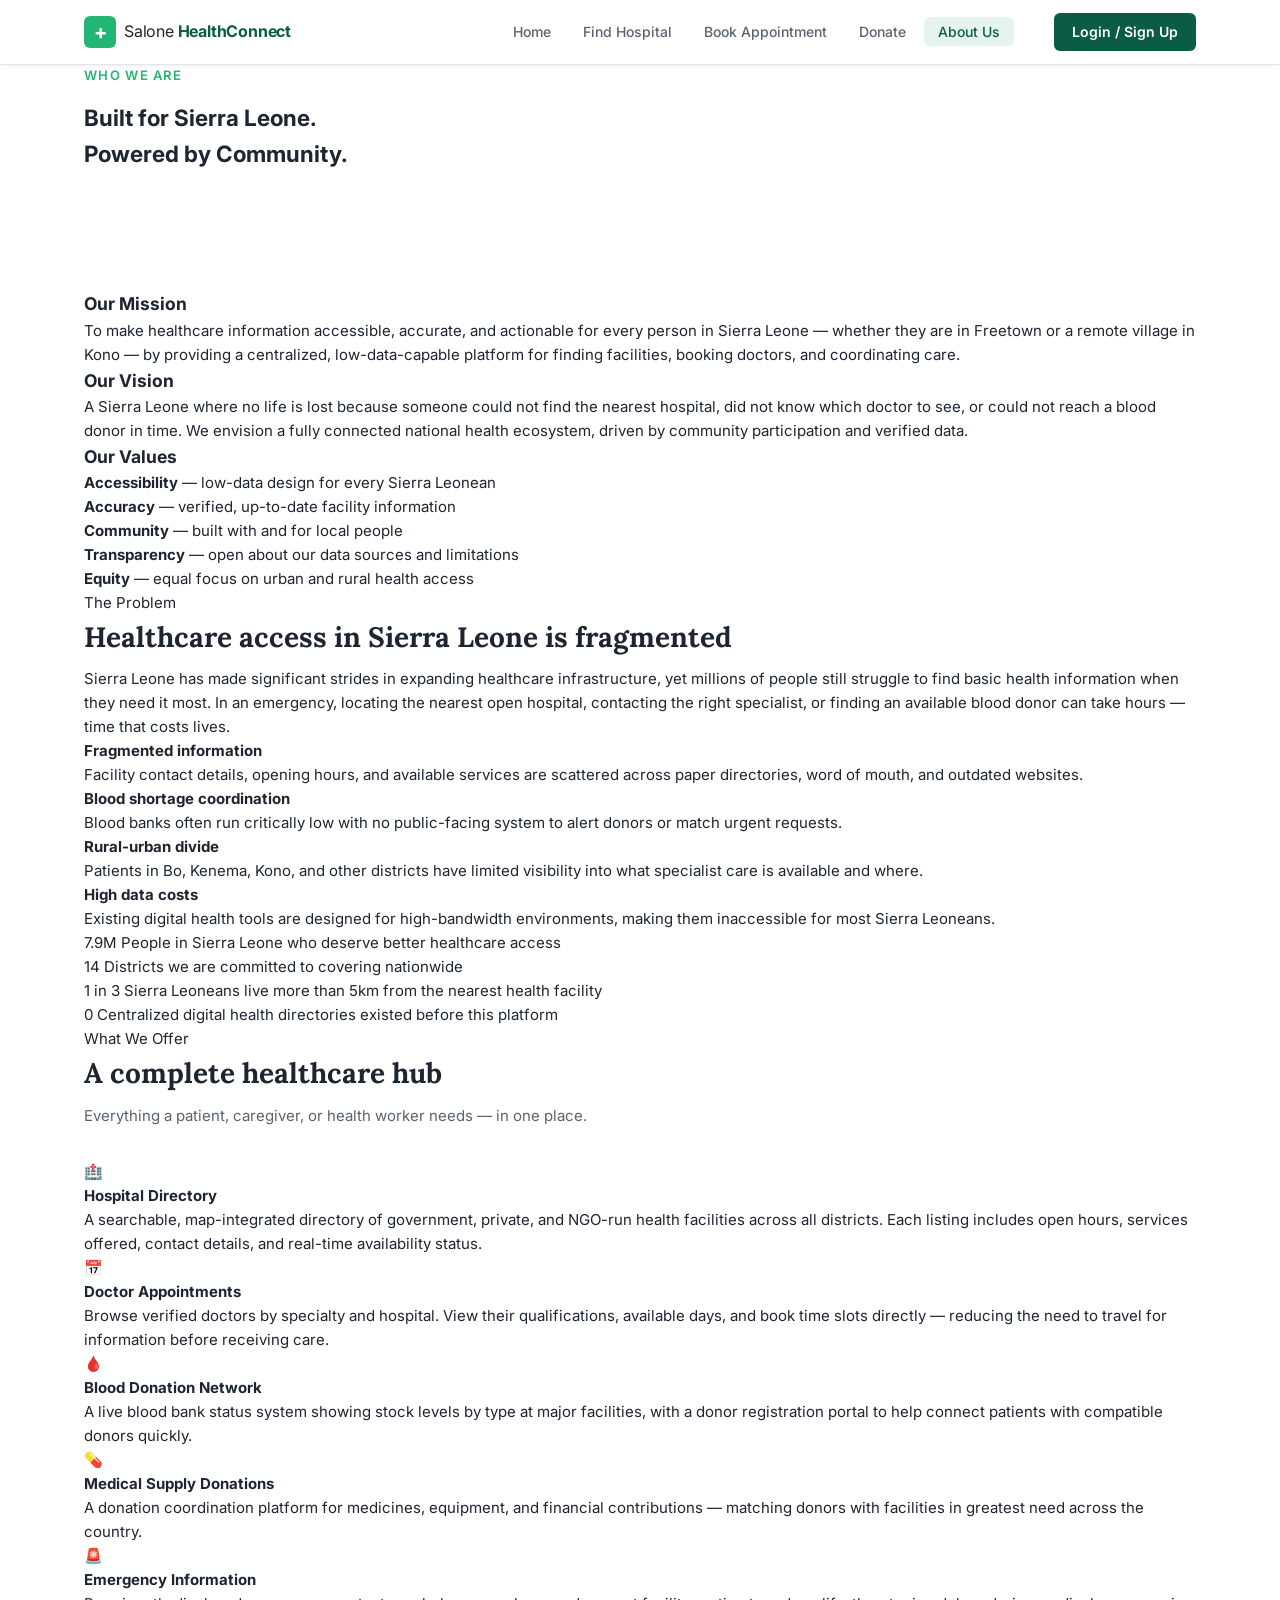
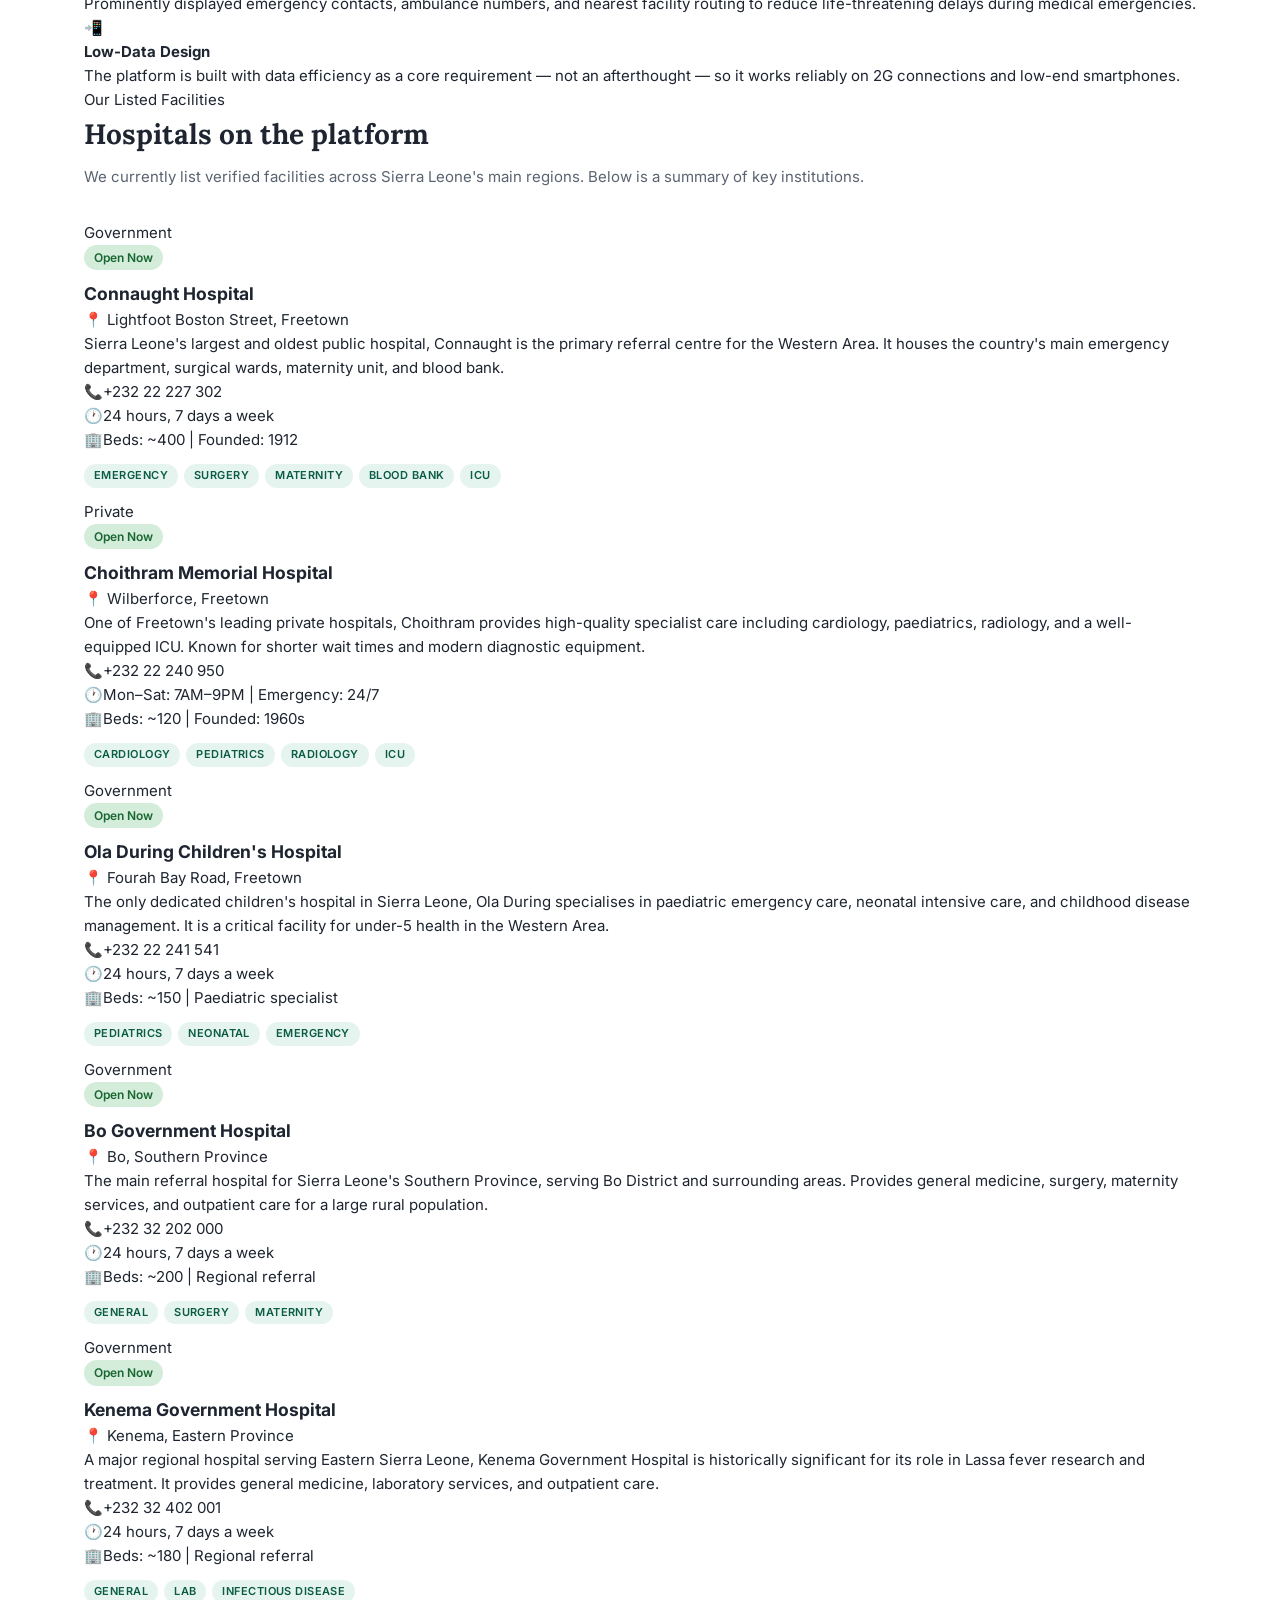
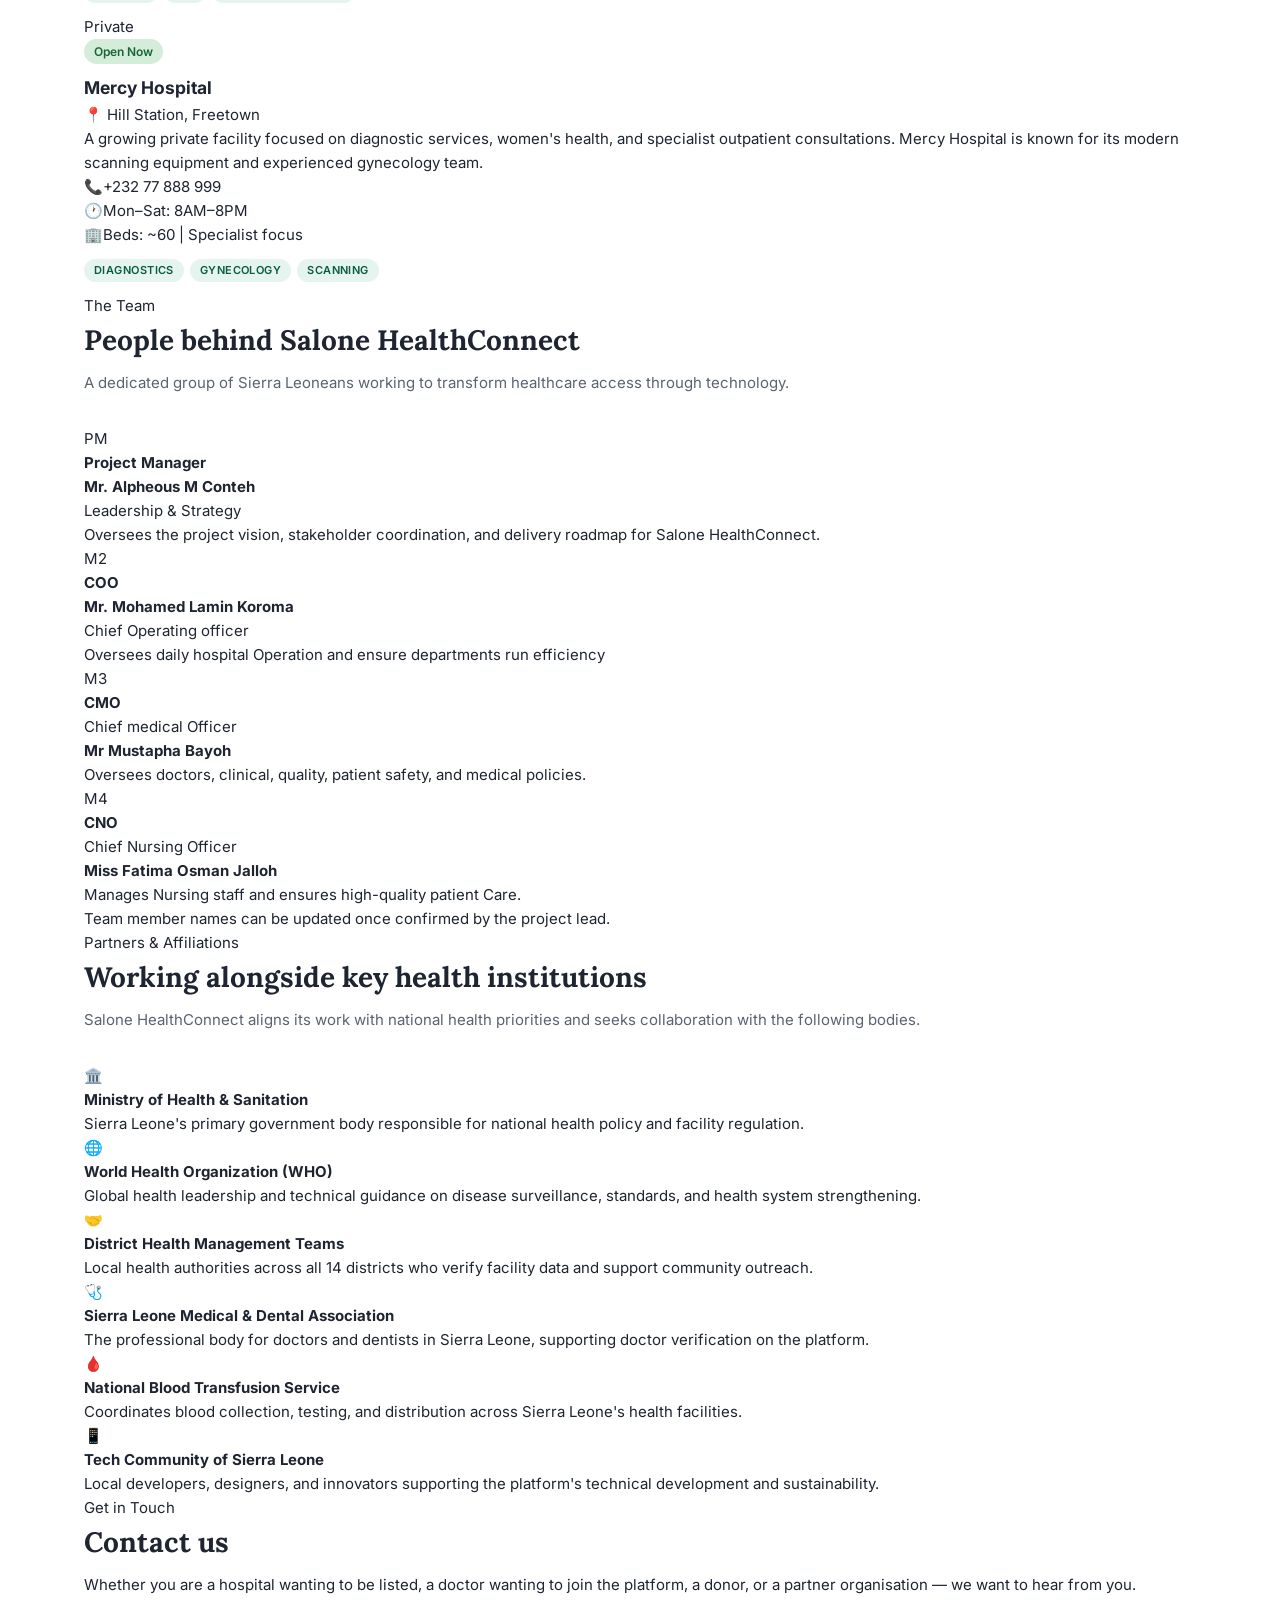
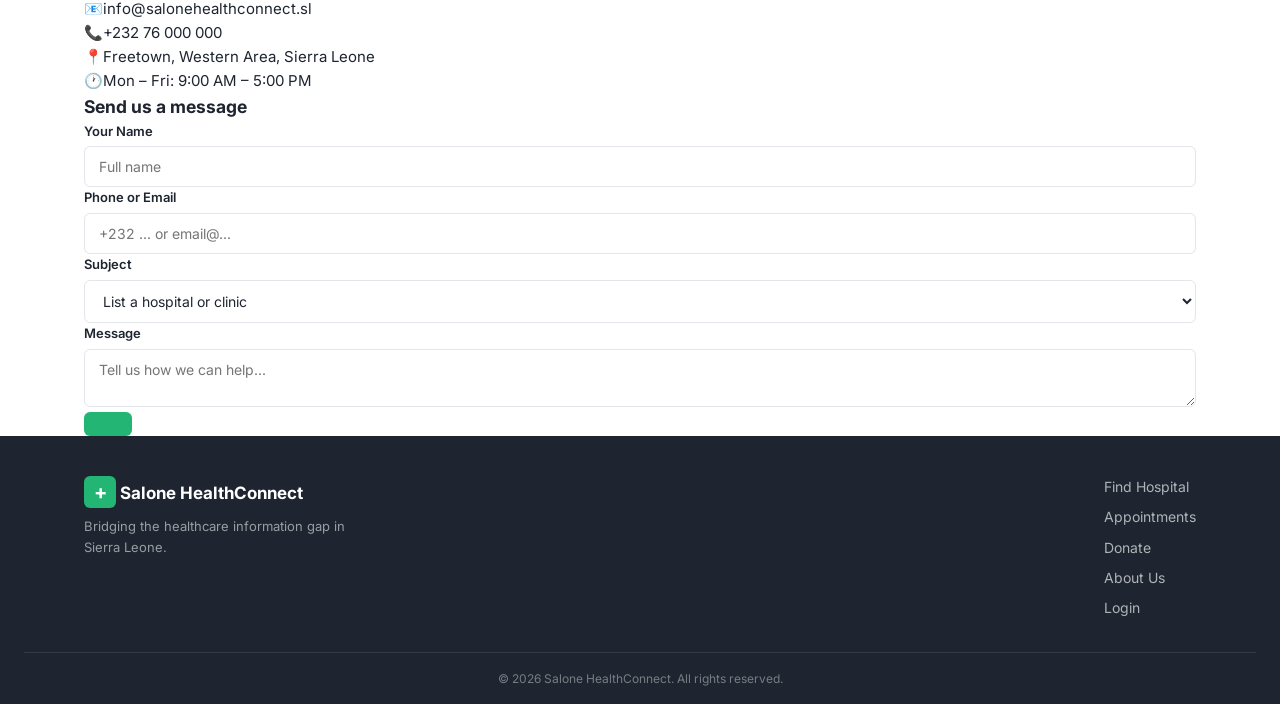
==== commit 8bcdfa3f: "after review, correct some mistake" ====
--- a/about_us.html
+++ b/about_us.html
@@ -20,7 +20,7 @@
         <li><a href="hospitals.html">Find Hospital</a></li>
         <li><a href="appointments.html">Book Appointment</a></li>
         <li><a href="donate.html">Donate</a></li>
-        <li><a href="about.html" class="active">About Us</a></li>
+        <li><a href="about_us.html" class="active">About Us</a></li>
       </ul>
       <a href="login.html" class="btn-nav">Login / Sign Up</a>
       <button class="hamburger" id="hamburger">&#9776;</button>
@@ -332,7 +332,9 @@
 
       </div>
 
-      
+    </div>
+
+  </section>   
 
   <!-- TEAM -->
   <section class="about-team">
@@ -344,7 +346,7 @@
         <div class="team-card">
           <div class="team-avatar">PM</div>
           <h4>Project Manager</h4>
-          <h4>Mr. Alphrous M Conteh</h4>
+          <h4>Mr. Alpheous M Conteh</h4>
           <p class="team-role">Leadership & Strategy</p>
           <p class="team-desc">Oversees the project vision, stakeholder coordination, and delivery roadmap for Salone HealthConnect.</p>
         </div>
@@ -443,11 +445,14 @@
           <div class="contact-form">
             <div class="form-field">
               <label>Your Name</label>
-              <input type="text" placeholder="Full name"/>
+              <input type="text" placeholder="Full name" required>
             </div>
             <div class="form-field">
               <label>Phone or Email</label>
-              <input type="text" placeholder="+232 ... or email@..."/>
+              <input type="text"
+              placeholder="+232 ... or email@..." 
+              required>
+             
             </div>
             <div class="form-field">
               <label>Subject</label>
@@ -463,7 +468,9 @@
               <label>Message</label>
               <textarea placeholder="Tell us how we can help..."></textarea>
             </div>
-            <button class="btn-primary" style="width:100%; padding:13px;">Send Message</button>
+            <button type="submit"
+            class="btn-primary contact-btn">
+            
           </div>
         </div>
       </div>
@@ -480,12 +487,12 @@
         <a href="hospitals.html">Find Hospital</a>
         <a href="appointments.html">Appointments</a>
         <a href="donate.html">Donate</a>
-        <a href="about.html">About Us</a>
+        <a href="about_us.html">About Us</a>
         <a href="login.html">Login</a>
       </div>
     </div>
     <div class="footer-bottom">
-      <p>© 2025 Salone HealthConnect. All rights reserved.</p>
+      <p>© 2026 Salone HealthConnect. All rights reserved.</p>
     </div>
   </footer>
 
--- a/style.css
+++ b/style.css
@@ -1445,4 +1445,16 @@
   .hero-actions { flex-direction: column; }
   .hero-actions .btn-primary,
   .hero-actions .btn-outline { text-align: center; }
+}
+
+.district-select{
+    width:100%;
+    padding:11px 14px;
+    border:1px solid var(--border);
+    border-radius:var(--radius-sm);
+    font-size:14px;
+    font-family:var(--font-body);
+    color:var(--text-main);
+    background:var(--white);
+    outline:none;
 }
